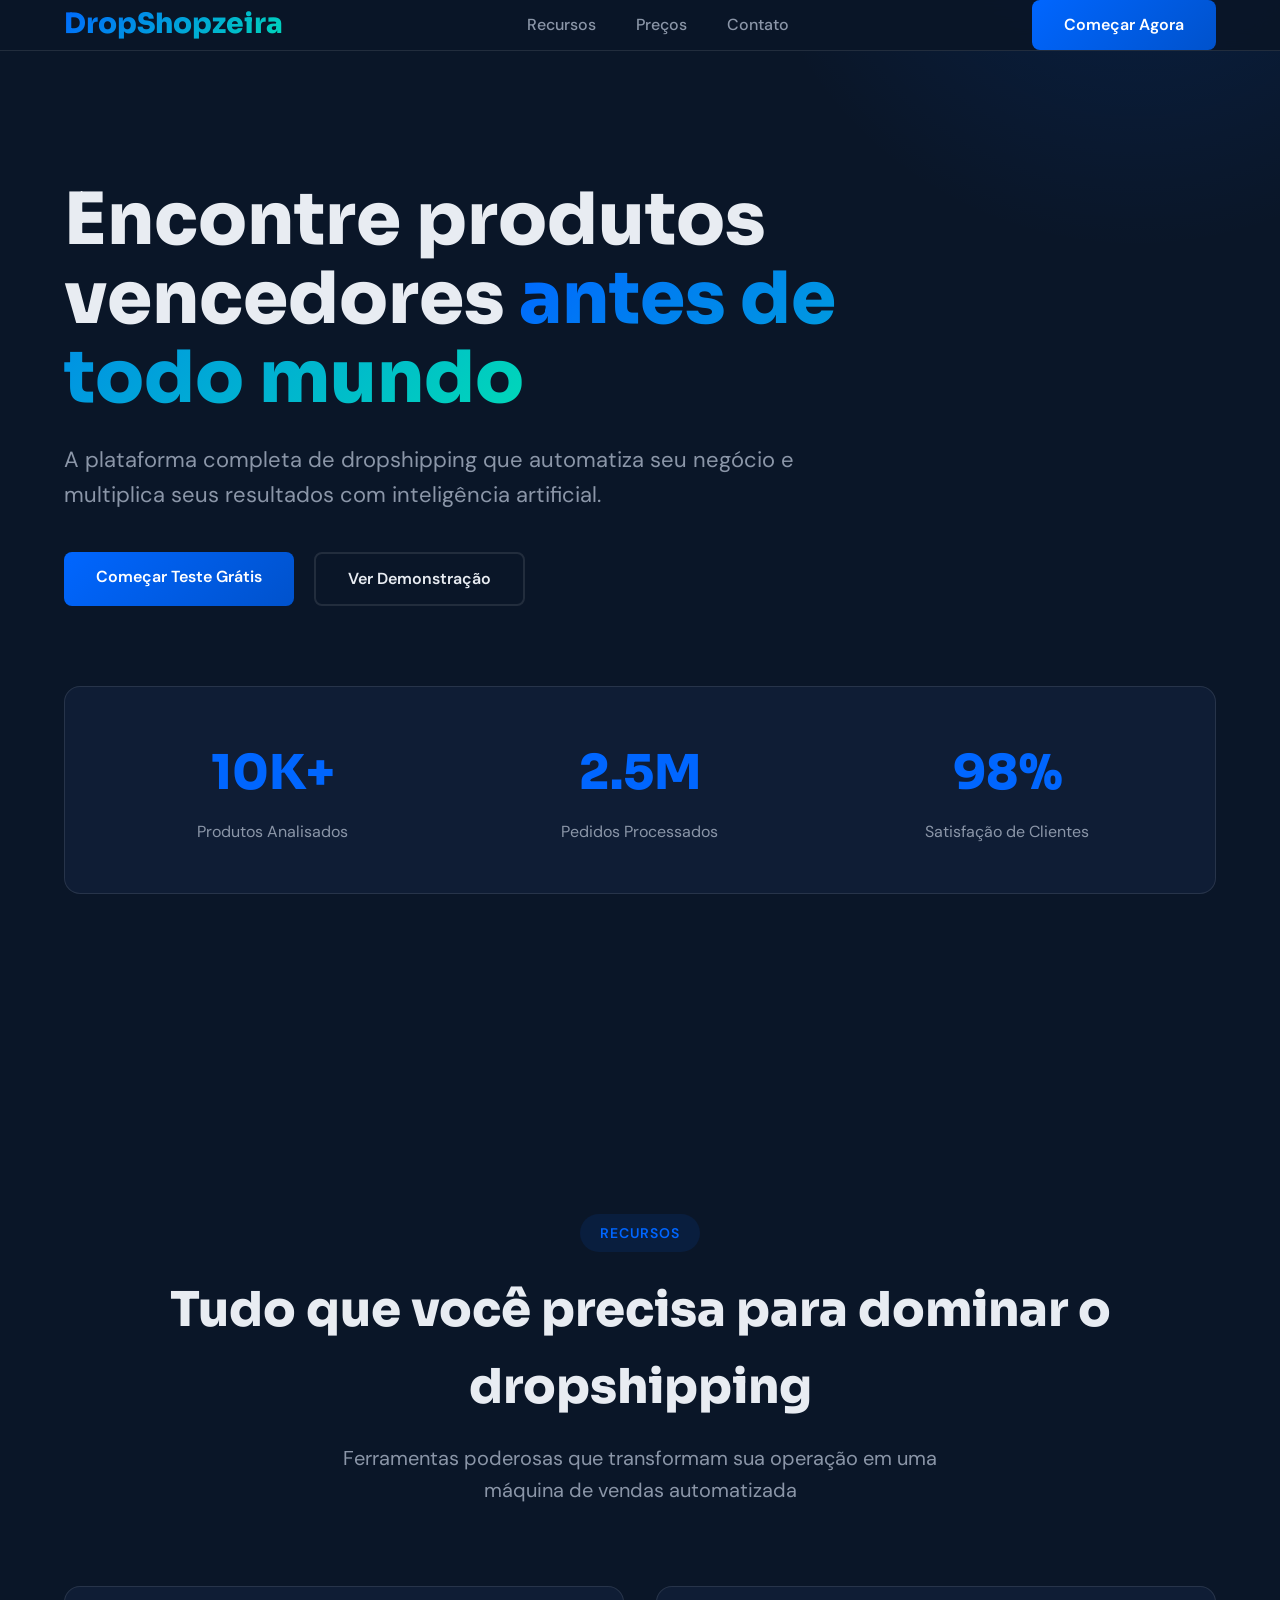
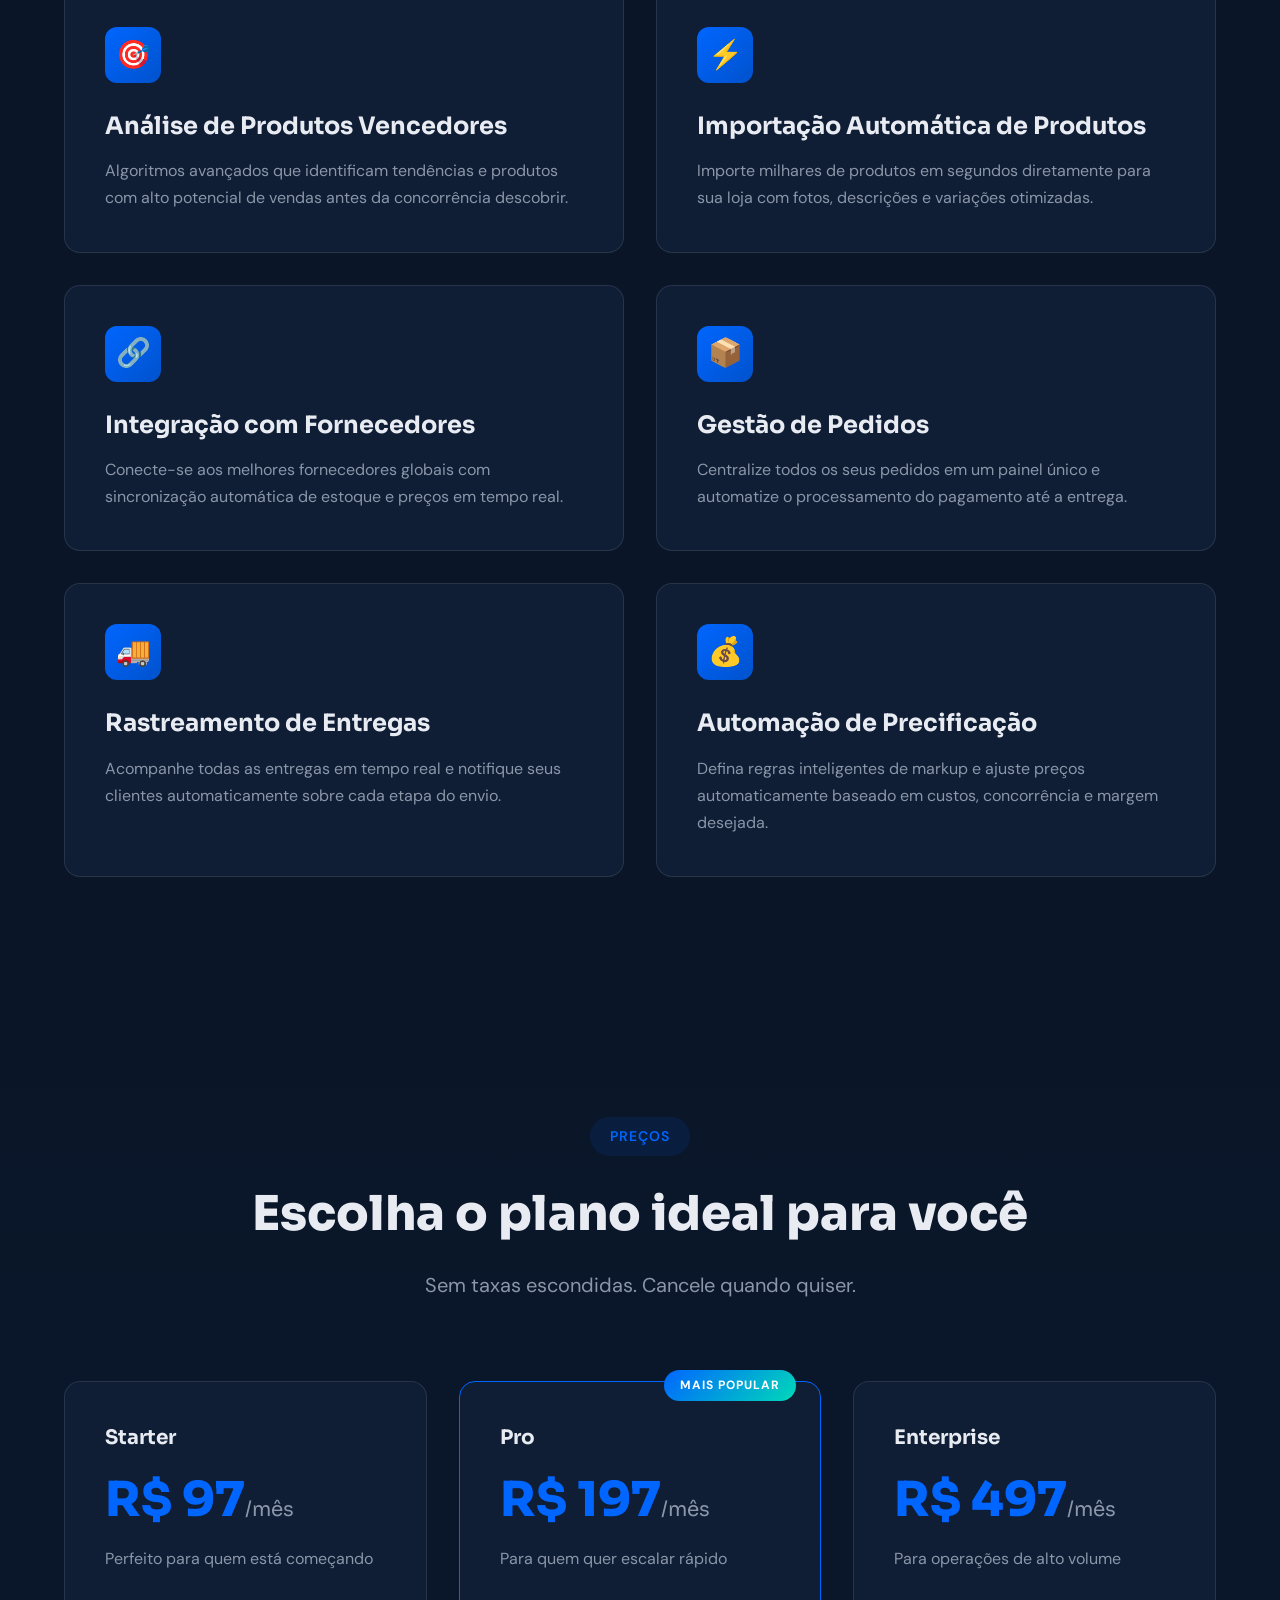
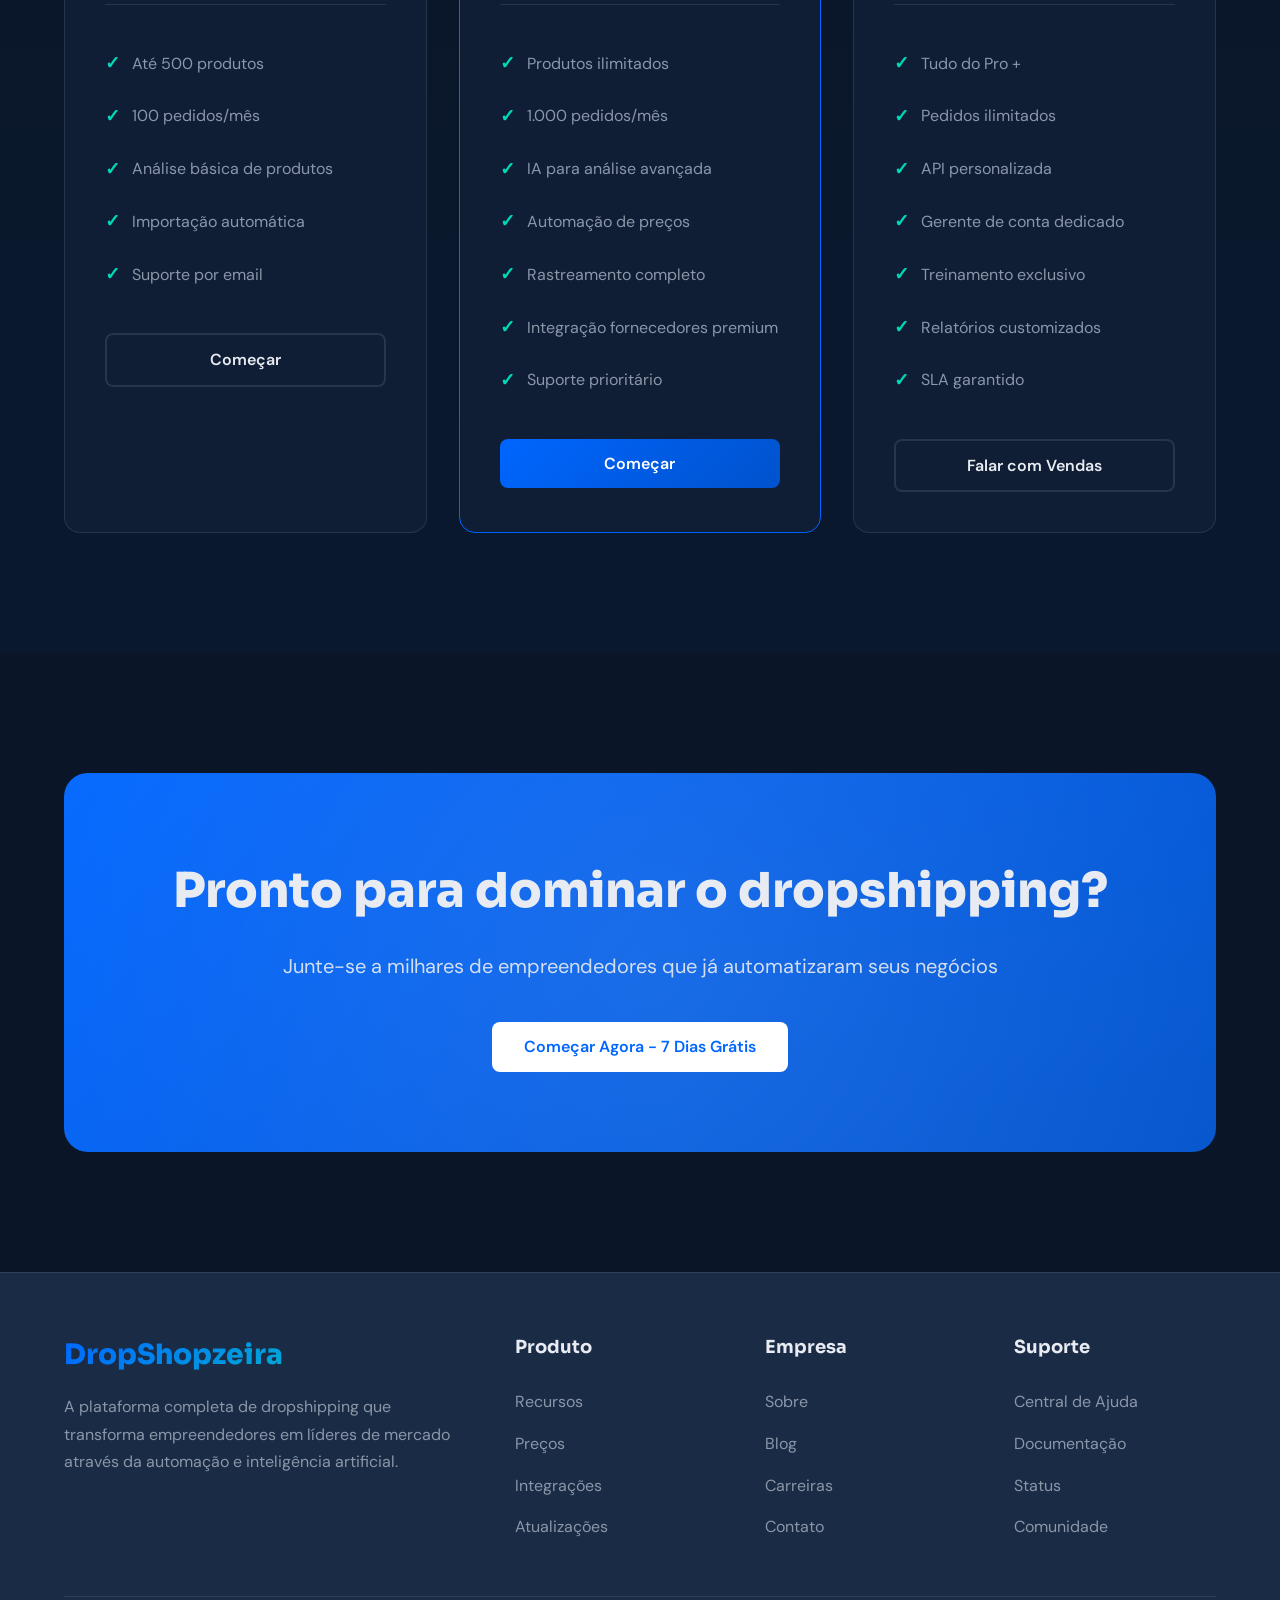
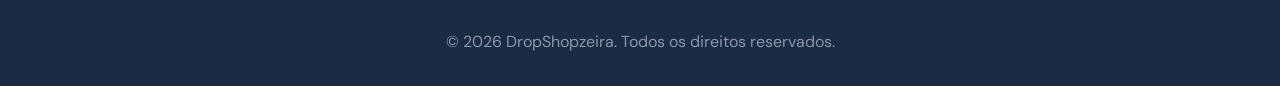
==== index.html @ 35b0045d "Adiciona site DropShopzeira" ====
<!DOCTYPE html>
<html lang="pt-BR">
<head>
    <meta charset="UTF-8">
    <meta name="viewport" content="width=device-width, initial-scale=1.0">
    <title>DropShopzeira - Encontre produtos vencedores antes de todo mundo</title>
    <link rel="preconnect" href="https://fonts.googleapis.com">
    <link rel="preconnect" href="https://fonts.gstatic.com" crossorigin>
    <link href="https://fonts.googleapis.com/css2?family=DM+Sans:wght@400;500;700&family=Sora:wght@600;700;800&display=swap" rel="stylesheet">
    <style>
        :root {
            --primary: #0066FF;
            --primary-dark: #0052CC;
            --primary-light: #3385FF;
            --secondary: #00D9B8;
            --dark: #0A1628;
            --dark-secondary: #1A2B45;
            --text: #E8ECF2;
            --text-secondary: #8B96A8;
            --accent: #FF6B35;
            --card-bg: #0F1D35;
            --border: rgba(255, 255, 255, 0.1);
        }

        * {
            margin: 0;
            padding: 0;
            box-sizing: border-box;
        }

        body {
            font-family: 'DM Sans', sans-serif;
            background: var(--dark);
            color: var(--text);
            line-height: 1.6;
            overflow-x: hidden;
        }

        .container {
            max-width: 1200px;
            margin: 0 auto;
            padding: 0 24px;
        }

        /* Header */
        header {
            position: fixed;
            top: 0;
            left: 0;
            right: 0;
            z-index: 1000;
            background: rgba(10, 22, 40, 0.95);
            backdrop-filter: blur(12px);
            border-bottom: 1px solid var(--border);
        }

        nav {
            display: flex;
            justify-content: space-between;
            align-items: center;
            padding: 20px 0;
        }

        .logo {
            font-family: 'Sora', sans-serif;
            font-size: 28px;
            font-weight: 800;
            background: linear-gradient(135deg, var(--primary) 0%, var(--secondary) 100%);
            -webkit-background-clip: text;
            -webkit-text-fill-color: transparent;
            background-clip: text;
        }

        .nav-links {
            display: flex;
            gap: 40px;
            list-style: none;
        }

        .nav-links a {
            color: var(--text-secondary);
            text-decoration: none;
            font-weight: 500;
            transition: color 0.3s;
        }

        .nav-links a:hover {
            color: var(--primary);
        }

        .cta-button {
            background: linear-gradient(135deg, var(--primary) 0%, var(--primary-dark) 100%);
            color: white;
            padding: 12px 32px;
            border: none;
            border-radius: 8px;
            font-weight: 600;
            font-size: 16px;
            cursor: pointer;
            transition: all 0.3s;
            text-decoration: none;
            display: inline-block;
        }

        .cta-button:hover {
            transform: translateY(-2px);
            box-shadow: 0 12px 32px rgba(0, 102, 255, 0.4);
        }

        /* Hero Section */
        .hero {
            padding: 180px 0 120px;
            position: relative;
            overflow: hidden;
        }

        .hero::before {
            content: '';
            position: absolute;
            top: -50%;
            right: -20%;
            width: 800px;
            height: 800px;
            background: radial-gradient(circle, rgba(0, 102, 255, 0.15) 0%, transparent 70%);
            animation: pulse 8s ease-in-out infinite;
        }

        @keyframes pulse {
            0%, 100% { transform: scale(1); opacity: 0.3; }
            50% { transform: scale(1.1); opacity: 0.5; }
        }

        .hero-content {
            max-width: 800px;
            position: relative;
            z-index: 1;
        }

        .hero h1 {
            font-family: 'Sora', sans-serif;
            font-size: 72px;
            font-weight: 800;
            line-height: 1.1;
            margin-bottom: 24px;
            animation: fadeInUp 0.8s ease-out;
        }

        .hero .gradient-text {
            background: linear-gradient(135deg, var(--primary) 0%, var(--secondary) 100%);
            -webkit-background-clip: text;
            -webkit-text-fill-color: transparent;
            background-clip: text;
        }

        .hero p {
            font-size: 22px;
            color: var(--text-secondary);
            margin-bottom: 40px;
            animation: fadeInUp 0.8s ease-out 0.2s both;
        }

        .hero-buttons {
            display: flex;
            gap: 20px;
            animation: fadeInUp 0.8s ease-out 0.4s both;
        }

        .secondary-button {
            background: transparent;
            color: var(--text);
            border: 2px solid var(--border);
            padding: 12px 32px;
            border-radius: 8px;
            font-weight: 600;
            font-size: 16px;
            cursor: pointer;
            transition: all 0.3s;
            text-decoration: none;
            display: inline-block;
        }

        .secondary-button:hover {
            border-color: var(--primary);
            color: var(--primary);
        }

        @keyframes fadeInUp {
            from {
                opacity: 0;
                transform: translateY(30px);
            }
            to {
                opacity: 1;
                transform: translateY(0);
            }
        }

        /* Stats Section */
        .stats {
            background: var(--card-bg);
            border: 1px solid var(--border);
            border-radius: 16px;
            padding: 48px;
            margin: 80px auto;
            display: grid;
            grid-template-columns: repeat(3, 1fr);
            gap: 48px;
            animation: fadeInUp 0.8s ease-out 0.6s both;
        }

        .stat-item {
            text-align: center;
        }

        .stat-number {
            font-family: 'Sora', sans-serif;
            font-size: 48px;
            font-weight: 800;
            color: var(--primary);
            margin-bottom: 8px;
        }

        .stat-label {
            color: var(--text-secondary);
            font-size: 16px;
        }

        /* Features Section */
        .features {
            padding: 120px 0;
        }

        .section-header {
            text-align: center;
            margin-bottom: 80px;
        }

        .section-badge {
            display: inline-block;
            background: rgba(0, 102, 255, 0.1);
            color: var(--primary);
            padding: 8px 20px;
            border-radius: 20px;
            font-size: 14px;
            font-weight: 600;
            margin-bottom: 20px;
            text-transform: uppercase;
            letter-spacing: 1px;
        }

        .section-header h2 {
            font-family: 'Sora', sans-serif;
            font-size: 48px;
            font-weight: 800;
            margin-bottom: 16px;
        }

        .section-header p {
            font-size: 20px;
            color: var(--text-secondary);
            max-width: 600px;
            margin: 0 auto;
        }

        .features-grid {
            display: grid;
            grid-template-columns: repeat(2, 1fr);
            gap: 32px;
        }

        .feature-card {
            background: var(--card-bg);
            border: 1px solid var(--border);
            border-radius: 16px;
            padding: 40px;
            transition: all 0.3s;
            position: relative;
            overflow: hidden;
        }

        .feature-card::before {
            content: '';
            position: absolute;
            top: 0;
            left: 0;
            width: 100%;
            height: 4px;
            background: linear-gradient(90deg, var(--primary), var(--secondary));
            transform: scaleX(0);
            transform-origin: left;
            transition: transform 0.3s;
        }

        .feature-card:hover::before {
            transform: scaleX(1);
        }

        .feature-card:hover {
            transform: translateY(-8px);
            border-color: var(--primary);
            box-shadow: 0 20px 60px rgba(0, 102, 255, 0.2);
        }

        .feature-icon {
            width: 56px;
            height: 56px;
            background: linear-gradient(135deg, var(--primary), var(--primary-dark));
            border-radius: 12px;
            display: flex;
            align-items: center;
            justify-content: center;
            font-size: 28px;
            margin-bottom: 24px;
        }

        .feature-card h3 {
            font-family: 'Sora', sans-serif;
            font-size: 24px;
            font-weight: 700;
            margin-bottom: 12px;
        }

        .feature-card p {
            color: var(--text-secondary);
            line-height: 1.7;
        }

        /* Pricing Section */
        .pricing {
            padding: 120px 0;
            background: linear-gradient(180deg, transparent 0%, rgba(0, 102, 255, 0.03) 100%);
        }

        .pricing-cards {
            display: grid;
            grid-template-columns: repeat(3, 1fr);
            gap: 32px;
            margin-top: 60px;
        }

        .pricing-card {
            background: var(--card-bg);
            border: 1px solid var(--border);
            border-radius: 16px;
            padding: 40px;
            position: relative;
            transition: all 0.3s;
        }

        .pricing-card.featured {
            border-color: var(--primary);
            transform: scale(1.05);
        }

        .pricing-card.featured::after {
            content: 'MAIS POPULAR';
            position: absolute;
            top: -12px;
            right: 24px;
            background: linear-gradient(135deg, var(--primary), var(--secondary));
            color: white;
            padding: 6px 16px;
            border-radius: 20px;
            font-size: 12px;
            font-weight: 700;
            letter-spacing: 1px;
        }

        .pricing-card:hover {
            transform: translateY(-8px);
            border-color: var(--primary);
        }

        .pricing-card.featured:hover {
            transform: scale(1.05) translateY(-8px);
        }

        .plan-name {
            font-family: 'Sora', sans-serif;
            font-size: 20px;
            font-weight: 700;
            margin-bottom: 8px;
        }

        .plan-price {
            font-family: 'Sora', sans-serif;
            font-size: 48px;
            font-weight: 800;
            color: var(--primary);
            margin-bottom: 8px;
        }

        .plan-price span {
            font-size: 20px;
            color: var(--text-secondary);
            font-weight: 400;
        }

        .plan-description {
            color: var(--text-secondary);
            margin-bottom: 32px;
            padding-bottom: 32px;
            border-bottom: 1px solid var(--border);
        }

        .plan-features {
            list-style: none;
            margin-bottom: 32px;
        }

        .plan-features li {
            padding: 12px 0;
            color: var(--text-secondary);
            display: flex;
            align-items: center;
            gap: 12px;
        }

        .plan-features li::before {
            content: '✓';
            color: var(--secondary);
            font-weight: 700;
            font-size: 18px;
        }

        /* CTA Section */
        .cta-section {
            padding: 120px 0;
            text-align: center;
        }

        .cta-box {
            background: linear-gradient(135deg, var(--primary) 0%, var(--primary-dark) 100%);
            border-radius: 24px;
            padding: 80px 48px;
            position: relative;
            overflow: hidden;
        }

        .cta-box::before {
            content: '';
            position: absolute;
            top: -50%;
            left: -50%;
            width: 200%;
            height: 200%;
            background: radial-gradient(circle, rgba(255, 255, 255, 0.1) 0%, transparent 70%);
            animation: rotate 20s linear infinite;
        }

        @keyframes rotate {
            from { transform: rotate(0deg); }
            to { transform: rotate(360deg); }
        }

        .cta-box h2 {
            font-family: 'Sora', sans-serif;
            font-size: 48px;
            font-weight: 800;
            margin-bottom: 20px;
            position: relative;
            z-index: 1;
        }

        .cta-box p {
            font-size: 20px;
            margin-bottom: 40px;
            opacity: 0.9;
            position: relative;
            z-index: 1;
        }

        .cta-box .cta-button {
            background: white;
            color: var(--primary);
            position: relative;
            z-index: 1;
        }

        .cta-box .cta-button:hover {
            transform: translateY(-2px) scale(1.05);
        }

        /* Footer */
        footer {
            background: var(--dark-secondary);
            padding: 60px 0 32px;
            border-top: 1px solid var(--border);
        }

        .footer-content {
            display: grid;
            grid-template-columns: 2fr 1fr 1fr 1fr;
            gap: 48px;
            margin-bottom: 48px;
        }

        .footer-brand {
            font-family: 'Sora', sans-serif;
            font-size: 28px;
            font-weight: 800;
            background: linear-gradient(135deg, var(--primary) 0%, var(--secondary) 100%);
            -webkit-background-clip: text;
            -webkit-text-fill-color: transparent;
            background-clip: text;
            margin-bottom: 16px;
        }

        .footer-description {
            color: var(--text-secondary);
            line-height: 1.7;
        }

        .footer-links h4 {
            font-family: 'Sora', sans-serif;
            font-size: 18px;
            font-weight: 700;
            margin-bottom: 20px;
        }

        .footer-links ul {
            list-style: none;
        }

        .footer-links a {
            color: var(--text-secondary);
            text-decoration: none;
            display: block;
            padding: 8px 0;
            transition: color 0.3s;
        }

        .footer-links a:hover {
            color: var(--primary);
        }

        .footer-bottom {
            padding-top: 32px;
            border-top: 1px solid var(--border);
            text-align: center;
            color: var(--text-secondary);
        }

        /* Responsive */
        @media (max-width: 968px) {
            .hero h1 {
                font-size: 48px;
            }

            .nav-links {
                display: none;
            }

            .features-grid {
                grid-template-columns: 1fr;
            }

            .pricing-cards {
                grid-template-columns: 1fr;
            }

            .pricing-card.featured {
                transform: scale(1);
            }

            .stats {
                grid-template-columns: 1fr;
                gap: 32px;
            }

            .footer-content {
                grid-template-columns: 1fr;
            }

            .hero-buttons {
                flex-direction: column;
            }
        }
    </style>
</head>
<body>
    <header>
        <nav class="container">
            <div class="logo">DropShopzeira</div>
            <ul class="nav-links">
                <li><a href="#features">Recursos</a></li>
                <li><a href="#pricing">Preços</a></li>
                <li><a href="#contato">Contato</a></li>
            </ul>
            <a href="#" class="cta-button">Começar Agora</a>
        </nav>
    </header>

    <section class="hero">
        <div class="container">
            <div class="hero-content">
                <h1>Encontre produtos vencedores <span class="gradient-text">antes de todo mundo</span></h1>
                <p>A plataforma completa de dropshipping que automatiza seu negócio e multiplica seus resultados com inteligência artificial.</p>
                <div class="hero-buttons">
                    <a href="#" class="cta-button">Começar Teste Grátis</a>
                    <a href="#" class="secondary-button">Ver Demonstração</a>
                </div>
            </div>

            <div class="stats">
                <div class="stat-item">
                    <div class="stat-number">10K+</div>
                    <div class="stat-label">Produtos Analisados</div>
                </div>
                <div class="stat-item">
                    <div class="stat-number">2.5M</div>
                    <div class="stat-label">Pedidos Processados</div>
                </div>
                <div class="stat-item">
                    <div class="stat-number">98%</div>
                    <div class="stat-label">Satisfação de Clientes</div>
                </div>
            </div>
        </div>
    </section>

    <section id="features" class="features">
        <div class="container">
            <div class="section-header">
                <span class="section-badge">Recursos</span>
                <h2>Tudo que você precisa para dominar o dropshipping</h2>
                <p>Ferramentas poderosas que transformam sua operação em uma máquina de vendas automatizada</p>
            </div>

            <div class="features-grid">
                <div class="feature-card">
                    <div class="feature-icon">🎯</div>
                    <h3>Análise de Produtos Vencedores</h3>
                    <p>Algoritmos avançados que identificam tendências e produtos com alto potencial de vendas antes da concorrência descobrir.</p>
                </div>

                <div class="feature-card">
                    <div class="feature-icon">⚡</div>
                    <h3>Importação Automática de Produtos</h3>
                    <p>Importe milhares de produtos em segundos diretamente para sua loja com fotos, descrições e variações otimizadas.</p>
                </div>

                <div class="feature-card">
                    <div class="feature-icon">🔗</div>
                    <h3>Integração com Fornecedores</h3>
                    <p>Conecte-se aos melhores fornecedores globais com sincronização automática de estoque e preços em tempo real.</p>
                </div>

                <div class="feature-card">
                    <div class="feature-icon">📦</div>
                    <h3>Gestão de Pedidos</h3>
                    <p>Centralize todos os seus pedidos em um painel único e automatize o processamento do pagamento até a entrega.</p>
                </div>

                <div class="feature-card">
                    <div class="feature-icon">🚚</div>
                    <h3>Rastreamento de Entregas</h3>
                    <p>Acompanhe todas as entregas em tempo real e notifique seus clientes automaticamente sobre cada etapa do envio.</p>
                </div>

                <div class="feature-card">
                    <div class="feature-icon">💰</div>
                    <h3>Automação de Precificação</h3>
                    <p>Defina regras inteligentes de markup e ajuste preços automaticamente baseado em custos, concorrência e margem desejada.</p>
                </div>
            </div>
        </div>
    </section>

    <section id="pricing" class="pricing">
        <div class="container">
            <div class="section-header">
                <span class="section-badge">Preços</span>
                <h2>Escolha o plano ideal para você</h2>
                <p>Sem taxas escondidas. Cancele quando quiser.</p>
            </div>

            <div class="pricing-cards">
                <div class="pricing-card">
                    <div class="plan-name">Starter</div>
                    <div class="plan-price">R$ 97<span>/mês</span></div>
                    <div class="plan-description">Perfeito para quem está começando</div>
                    <ul class="plan-features">
                        <li>Até 500 produtos</li>
                        <li>100 pedidos/mês</li>
                        <li>Análise básica de produtos</li>
                        <li>Importação automática</li>
                        <li>Suporte por email</li>
                    </ul>
                    <a href="#" class="secondary-button" style="width: 100%; text-align: center;">Começar</a>
                </div>

                <div class="pricing-card featured">
                    <div class="plan-name">Pro</div>
                    <div class="plan-price">R$ 197<span>/mês</span></div>
                    <div class="plan-description">Para quem quer escalar rápido</div>
                    <ul class="plan-features">
                        <li>Produtos ilimitados</li>
                        <li>1.000 pedidos/mês</li>
                        <li>IA para análise avançada</li>
                        <li>Automação de preços</li>
                        <li>Rastreamento completo</li>
                        <li>Integração fornecedores premium</li>
                        <li>Suporte prioritário</li>
                    </ul>
                    <a href="#" class="cta-button" style="width: 100%; text-align: center;">Começar</a>
                </div>

                <div class="pricing-card">
                    <div class="plan-name">Enterprise</div>
                    <div class="plan-price">R$ 497<span>/mês</span></div>
                    <div class="plan-description">Para operações de alto volume</div>
                    <ul class="plan-features">
                        <li>Tudo do Pro +</li>
                        <li>Pedidos ilimitados</li>
                        <li>API personalizada</li>
                        <li>Gerente de conta dedicado</li>
                        <li>Treinamento exclusivo</li>
                        <li>Relatórios customizados</li>
                        <li>SLA garantido</li>
                    </ul>
                    <a href="#" class="secondary-button" style="width: 100%; text-align: center;">Falar com Vendas</a>
                </div>
            </div>
        </div>
    </section>

    <section class="cta-section">
        <div class="container">
            <div class="cta-box">
                <h2>Pronto para dominar o dropshipping?</h2>
                <p>Junte-se a milhares de empreendedores que já automatizaram seus negócios</p>
                <a href="#" class="cta-button">Começar Agora - 7 Dias Grátis</a>
            </div>
        </div>
    </section>

    <footer id="contato">
        <div class="container">
            <div class="footer-content">
                <div>
                    <div class="footer-brand">DropShopzeira</div>
                    <p class="footer-description">A plataforma completa de dropshipping que transforma empreendedores em líderes de mercado através da automação e inteligência artificial.</p>
                </div>
                <div class="footer-links">
                    <h4>Produto</h4>
                    <ul>
                        <li><a href="#">Recursos</a></li>
                        <li><a href="#">Preços</a></li>
                        <li><a href="#">Integrações</a></li>
                        <li><a href="#">Atualizações</a></li>
                    </ul>
                </div>
                <div class="footer-links">
                    <h4>Empresa</h4>
                    <ul>
                        <li><a href="#">Sobre</a></li>
                        <li><a href="#">Blog</a></li>
                        <li><a href="#">Carreiras</a></li>
                        <li><a href="#">Contato</a></li>
                    </ul>
                </div>
                <div class="footer-links">
                    <h4>Suporte</h4>
                    <ul>
                        <li><a href="#">Central de Ajuda</a></li>
                        <li><a href="#">Documentação</a></li>
                        <li><a href="#">Status</a></li>
                        <li><a href="#">Comunidade</a></li>
                    </ul>
                </div>
            </div>
            <div class="footer-bottom">
                <p>&copy; 2026 DropShopzeira. Todos os direitos reservados.</p>
            </div>
        </div>
    </footer>

    <script>
        // Smooth scrolling for navigation links
        document.querySelectorAll('a[href^="#"]').forEach(anchor => {
            anchor.addEventListener('click', function (e) {
                e.preventDefault();
                const target = document.querySelector(this.getAttribute('href'));
                if (target) {
                    target.scrollIntoView({
                        behavior: 'smooth',
                        block: 'start'
                    });
                }
            });
        });

        // Intersection Observer for animations
        const observerOptions = {
            threshold: 0.1,
            rootMargin: '0px 0px -50px 0px'
        };

        const observer = new IntersectionObserver((entries) => {
            entries.forEach(entry => {
                if (entry.isIntersecting) {
                    entry.target.style.opacity = '1';
                    entry.target.style.transform = 'translateY(0)';
                }
            });
        }, observerOptions);

        // Observe feature cards
        document.querySelectorAll('.feature-card').forEach(card => {
            card.style.opacity = '0';
            card.style.transform = 'translateY(30px)';
            card.style.transition = 'opacity 0.6s ease, transform 0.6s ease';
            observer.observe(card);
        });

        // Observe pricing cards
        document.querySelectorAll('.pricing-card').forEach(card => {
            card.style.opacity = '0';
            card.style.transform = 'translateY(30px)';
            card.style.transition = 'opacity 0.6s ease, transform 0.6s ease';
            observer.observe(card);
        });

        // Header scroll effect
        let lastScrollTop = 0;
        const header = document.querySelector('header');

        window.addEventListener('scroll', () => {
            const scrollTop = window.pageYOffset || document.documentElement.scrollTop;
            
            if (scrollTop > lastScrollTop && scrollTop > 100) {
                // Scrolling down
                header.style.transform = 'translateY(-100%)';
            } else {
                // Scrolling up
                header.style.transform = 'translateY(0)';
            }
            
            lastScrollTop = scrollTop <= 0 ? 0 : scrollTop;
        });

        // CTA button hover effect enhancement
        document.querySelectorAll('.cta-button').forEach(button => {
            button.addEventListener('mouseenter', function() {
                this.style.transform = 'translateY(-2px) scale(1.02)';
            });
            
            button.addEventListener('mouseleave', function() {
                this.style.transform = 'translateY(0) scale(1)';
            });
        });
    </script>
</body>
</html>
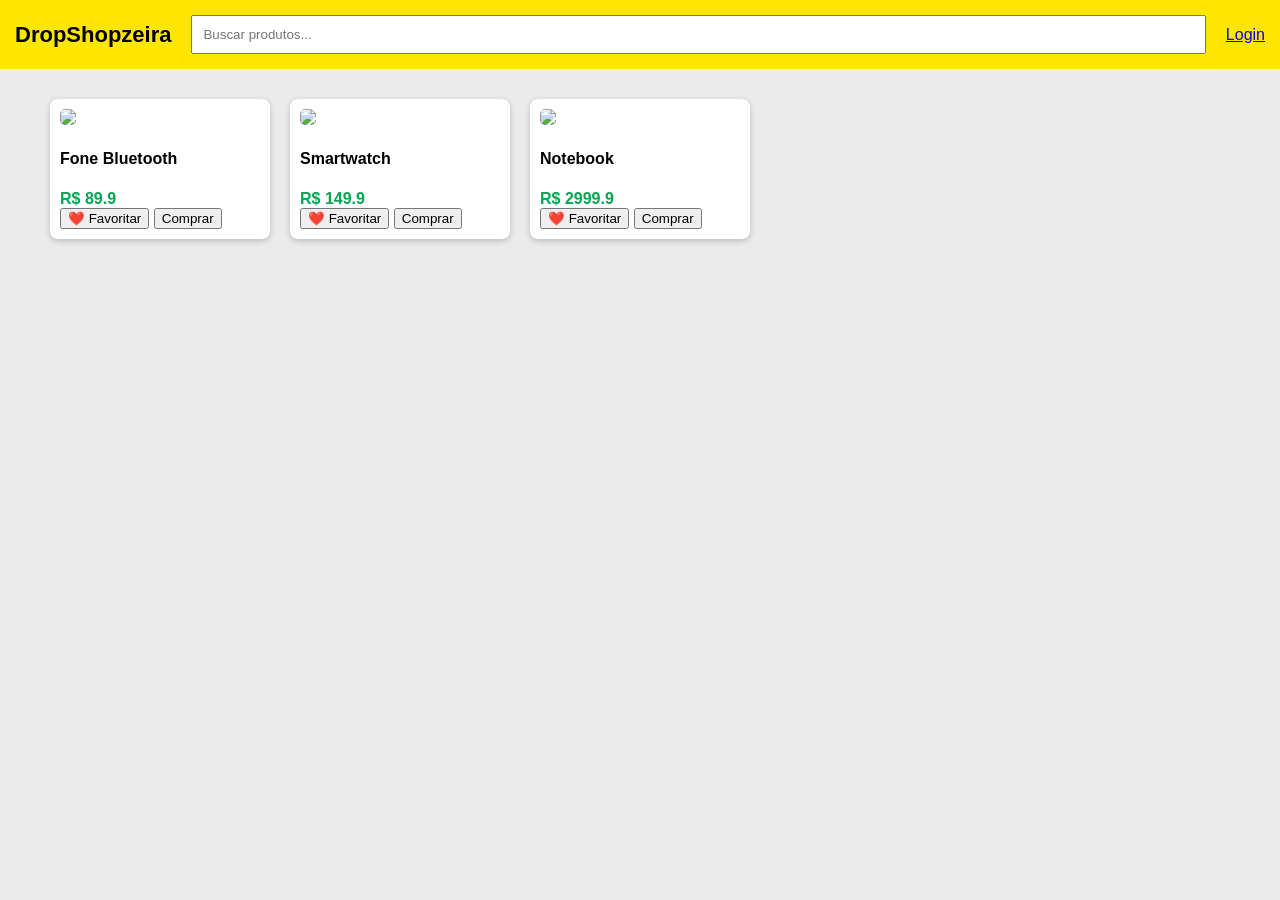
==== commit b02f50f9: "site" ====
--- a/index.html
+++ b/index.html
@@ -1,855 +1,22 @@
+
 <!DOCTYPE html>
-<html lang="pt-BR">
+<html lang="pt-br">
 <head>
-    <meta charset="UTF-8">
-    <meta name="viewport" content="width=device-width, initial-scale=1.0">
-    <title>DropShopzeira - Encontre produtos vencedores antes de todo mundo</title>
-    <link rel="preconnect" href="https://fonts.googleapis.com">
-    <link rel="preconnect" href="https://fonts.gstatic.com" crossorigin>
-    <link href="https://fonts.googleapis.com/css2?family=DM+Sans:wght@400;500;700&family=Sora:wght@600;700;800&display=swap" rel="stylesheet">
-    <style>
-        :root {
-            --primary: #0066FF;
-            --primary-dark: #0052CC;
-            --primary-light: #3385FF;
-            --secondary: #00D9B8;
-            --dark: #0A1628;
-            --dark-secondary: #1A2B45;
-            --text: #E8ECF2;
-            --text-secondary: #8B96A8;
-            --accent: #FF6B35;
-            --card-bg: #0F1D35;
-            --border: rgba(255, 255, 255, 0.1);
-        }
-
-        * {
-            margin: 0;
-            padding: 0;
-            box-sizing: border-box;
-        }
-
-        body {
-            font-family: 'DM Sans', sans-serif;
-            background: var(--dark);
-            color: var(--text);
-            line-height: 1.6;
-            overflow-x: hidden;
-        }
-
-        .container {
-            max-width: 1200px;
-            margin: 0 auto;
-            padding: 0 24px;
-        }
-
-        /* Header */
-        header {
-            position: fixed;
-            top: 0;
-            left: 0;
-            right: 0;
-            z-index: 1000;
-            background: rgba(10, 22, 40, 0.95);
-            backdrop-filter: blur(12px);
-            border-bottom: 1px solid var(--border);
-        }
-
-        nav {
-            display: flex;
-            justify-content: space-between;
-            align-items: center;
-            padding: 20px 0;
-        }
-
-        .logo {
-            font-family: 'Sora', sans-serif;
-            font-size: 28px;
-            font-weight: 800;
-            background: linear-gradient(135deg, var(--primary) 0%, var(--secondary) 100%);
-            -webkit-background-clip: text;
-            -webkit-text-fill-color: transparent;
-            background-clip: text;
-        }
-
-        .nav-links {
-            display: flex;
-            gap: 40px;
-            list-style: none;
-        }
-
-        .nav-links a {
-            color: var(--text-secondary);
-            text-decoration: none;
-            font-weight: 500;
-            transition: color 0.3s;
-        }
-
-        .nav-links a:hover {
-            color: var(--primary);
-        }
-
-        .cta-button {
-            background: linear-gradient(135deg, var(--primary) 0%, var(--primary-dark) 100%);
-            color: white;
-            padding: 12px 32px;
-            border: none;
-            border-radius: 8px;
-            font-weight: 600;
-            font-size: 16px;
-            cursor: pointer;
-            transition: all 0.3s;
-            text-decoration: none;
-            display: inline-block;
-        }
-
-        .cta-button:hover {
-            transform: translateY(-2px);
-            box-shadow: 0 12px 32px rgba(0, 102, 255, 0.4);
-        }
-
-        /* Hero Section */
-        .hero {
-            padding: 180px 0 120px;
-            position: relative;
-            overflow: hidden;
-        }
-
-        .hero::before {
-            content: '';
-            position: absolute;
-            top: -50%;
-            right: -20%;
-            width: 800px;
-            height: 800px;
-            background: radial-gradient(circle, rgba(0, 102, 255, 0.15) 0%, transparent 70%);
-            animation: pulse 8s ease-in-out infinite;
-        }
-
-        @keyframes pulse {
-            0%, 100% { transform: scale(1); opacity: 0.3; }
-            50% { transform: scale(1.1); opacity: 0.5; }
-        }
-
-        .hero-content {
-            max-width: 800px;
-            position: relative;
-            z-index: 1;
-        }
-
-        .hero h1 {
-            font-family: 'Sora', sans-serif;
-            font-size: 72px;
-            font-weight: 800;
-            line-height: 1.1;
-            margin-bottom: 24px;
-            animation: fadeInUp 0.8s ease-out;
-        }
-
-        .hero .gradient-text {
-            background: linear-gradient(135deg, var(--primary) 0%, var(--secondary) 100%);
-            -webkit-background-clip: text;
-            -webkit-text-fill-color: transparent;
-            background-clip: text;
-        }
-
-        .hero p {
-            font-size: 22px;
-            color: var(--text-secondary);
-            margin-bottom: 40px;
-            animation: fadeInUp 0.8s ease-out 0.2s both;
-        }
-
-        .hero-buttons {
-            display: flex;
-            gap: 20px;
-            animation: fadeInUp 0.8s ease-out 0.4s both;
-        }
-
-        .secondary-button {
-            background: transparent;
-            color: var(--text);
-            border: 2px solid var(--border);
-            padding: 12px 32px;
-            border-radius: 8px;
-            font-weight: 600;
-            font-size: 16px;
-            cursor: pointer;
-            transition: all 0.3s;
-            text-decoration: none;
-            display: inline-block;
-        }
-
-        .secondary-button:hover {
-            border-color: var(--primary);
-            color: var(--primary);
-        }
-
-        @keyframes fadeInUp {
-            from {
-                opacity: 0;
-                transform: translateY(30px);
-            }
-            to {
-                opacity: 1;
-                transform: translateY(0);
-            }
-        }
-
-        /* Stats Section */
-        .stats {
-            background: var(--card-bg);
-            border: 1px solid var(--border);
-            border-radius: 16px;
-            padding: 48px;
-            margin: 80px auto;
-            display: grid;
-            grid-template-columns: repeat(3, 1fr);
-            gap: 48px;
-            animation: fadeInUp 0.8s ease-out 0.6s both;
-        }
-
-        .stat-item {
-            text-align: center;
-        }
-
-        .stat-number {
-            font-family: 'Sora', sans-serif;
-            font-size: 48px;
-            font-weight: 800;
-            color: var(--primary);
-            margin-bottom: 8px;
-        }
-
-        .stat-label {
-            color: var(--text-secondary);
-            font-size: 16px;
-        }
-
-        /* Features Section */
-        .features {
-            padding: 120px 0;
-        }
-
-        .section-header {
-            text-align: center;
-            margin-bottom: 80px;
-        }
-
-        .section-badge {
-            display: inline-block;
-            background: rgba(0, 102, 255, 0.1);
-            color: var(--primary);
-            padding: 8px 20px;
-            border-radius: 20px;
-            font-size: 14px;
-            font-weight: 600;
-            margin-bottom: 20px;
-            text-transform: uppercase;
-            letter-spacing: 1px;
-        }
-
-        .section-header h2 {
-            font-family: 'Sora', sans-serif;
-            font-size: 48px;
-            font-weight: 800;
-            margin-bottom: 16px;
-        }
-
-        .section-header p {
-            font-size: 20px;
-            color: var(--text-secondary);
-            max-width: 600px;
-            margin: 0 auto;
-        }
-
-        .features-grid {
-            display: grid;
-            grid-template-columns: repeat(2, 1fr);
-            gap: 32px;
-        }
-
-        .feature-card {
-            background: var(--card-bg);
-            border: 1px solid var(--border);
-            border-radius: 16px;
-            padding: 40px;
-            transition: all 0.3s;
-            position: relative;
-            overflow: hidden;
-        }
-
-        .feature-card::before {
-            content: '';
-            position: absolute;
-            top: 0;
-            left: 0;
-            width: 100%;
-            height: 4px;
-            background: linear-gradient(90deg, var(--primary), var(--secondary));
-            transform: scaleX(0);
-            transform-origin: left;
-            transition: transform 0.3s;
-        }
-
-        .feature-card:hover::before {
-            transform: scaleX(1);
-        }
-
-        .feature-card:hover {
-            transform: translateY(-8px);
-            border-color: var(--primary);
-            box-shadow: 0 20px 60px rgba(0, 102, 255, 0.2);
-        }
-
-        .feature-icon {
-            width: 56px;
-            height: 56px;
-            background: linear-gradient(135deg, var(--primary), var(--primary-dark));
-            border-radius: 12px;
-            display: flex;
-            align-items: center;
-            justify-content: center;
-            font-size: 28px;
-            margin-bottom: 24px;
-        }
-
-        .feature-card h3 {
-            font-family: 'Sora', sans-serif;
-            font-size: 24px;
-            font-weight: 700;
-            margin-bottom: 12px;
-        }
-
-        .feature-card p {
-            color: var(--text-secondary);
-            line-height: 1.7;
-        }
-
-        /* Pricing Section */
-        .pricing {
-            padding: 120px 0;
-            background: linear-gradient(180deg, transparent 0%, rgba(0, 102, 255, 0.03) 100%);
-        }
-
-        .pricing-cards {
-            display: grid;
-            grid-template-columns: repeat(3, 1fr);
-            gap: 32px;
-            margin-top: 60px;
-        }
-
-        .pricing-card {
-            background: var(--card-bg);
-            border: 1px solid var(--border);
-            border-radius: 16px;
-            padding: 40px;
-            position: relative;
-            transition: all 0.3s;
-        }
-
-        .pricing-card.featured {
-            border-color: var(--primary);
-            transform: scale(1.05);
-        }
-
-        .pricing-card.featured::after {
-            content: 'MAIS POPULAR';
-            position: absolute;
-            top: -12px;
-            right: 24px;
-            background: linear-gradient(135deg, var(--primary), var(--secondary));
-            color: white;
-            padding: 6px 16px;
-            border-radius: 20px;
-            font-size: 12px;
-            font-weight: 700;
-            letter-spacing: 1px;
-        }
-
-        .pricing-card:hover {
-            transform: translateY(-8px);
-            border-color: var(--primary);
-        }
-
-        .pricing-card.featured:hover {
-            transform: scale(1.05) translateY(-8px);
-        }
-
-        .plan-name {
-            font-family: 'Sora', sans-serif;
-            font-size: 20px;
-            font-weight: 700;
-            margin-bottom: 8px;
-        }
-
-        .plan-price {
-            font-family: 'Sora', sans-serif;
-            font-size: 48px;
-            font-weight: 800;
-            color: var(--primary);
-            margin-bottom: 8px;
-        }
-
-        .plan-price span {
-            font-size: 20px;
-            color: var(--text-secondary);
-            font-weight: 400;
-        }
-
-        .plan-description {
-            color: var(--text-secondary);
-            margin-bottom: 32px;
-            padding-bottom: 32px;
-            border-bottom: 1px solid var(--border);
-        }
-
-        .plan-features {
-            list-style: none;
-            margin-bottom: 32px;
-        }
-
-        .plan-features li {
-            padding: 12px 0;
-            color: var(--text-secondary);
-            display: flex;
-            align-items: center;
-            gap: 12px;
-        }
-
-        .plan-features li::before {
-            content: '✓';
-            color: var(--secondary);
-            font-weight: 700;
-            font-size: 18px;
-        }
-
-        /* CTA Section */
-        .cta-section {
-            padding: 120px 0;
-            text-align: center;
-        }
-
-        .cta-box {
-            background: linear-gradient(135deg, var(--primary) 0%, var(--primary-dark) 100%);
-            border-radius: 24px;
-            padding: 80px 48px;
-            position: relative;
-            overflow: hidden;
-        }
-
-        .cta-box::before {
-            content: '';
-            position: absolute;
-            top: -50%;
-            left: -50%;
-            width: 200%;
-            height: 200%;
-            background: radial-gradient(circle, rgba(255, 255, 255, 0.1) 0%, transparent 70%);
-            animation: rotate 20s linear infinite;
-        }
-
-        @keyframes rotate {
-            from { transform: rotate(0deg); }
-            to { transform: rotate(360deg); }
-        }
-
-        .cta-box h2 {
-            font-family: 'Sora', sans-serif;
-            font-size: 48px;
-            font-weight: 800;
-            margin-bottom: 20px;
-            position: relative;
-            z-index: 1;
-        }
-
-        .cta-box p {
-            font-size: 20px;
-            margin-bottom: 40px;
-            opacity: 0.9;
-            position: relative;
-            z-index: 1;
-        }
-
-        .cta-box .cta-button {
-            background: white;
-            color: var(--primary);
-            position: relative;
-            z-index: 1;
-        }
-
-        .cta-box .cta-button:hover {
-            transform: translateY(-2px) scale(1.05);
-        }
-
-        /* Footer */
-        footer {
-            background: var(--dark-secondary);
-            padding: 60px 0 32px;
-            border-top: 1px solid var(--border);
-        }
-
-        .footer-content {
-            display: grid;
-            grid-template-columns: 2fr 1fr 1fr 1fr;
-            gap: 48px;
-            margin-bottom: 48px;
-        }
-
-        .footer-brand {
-            font-family: 'Sora', sans-serif;
-            font-size: 28px;
-            font-weight: 800;
-            background: linear-gradient(135deg, var(--primary) 0%, var(--secondary) 100%);
-            -webkit-background-clip: text;
-            -webkit-text-fill-color: transparent;
-            background-clip: text;
-            margin-bottom: 16px;
-        }
-
-        .footer-description {
-            color: var(--text-secondary);
-            line-height: 1.7;
-        }
-
-        .footer-links h4 {
-            font-family: 'Sora', sans-serif;
-            font-size: 18px;
-            font-weight: 700;
-            margin-bottom: 20px;
-        }
-
-        .footer-links ul {
-            list-style: none;
-        }
-
-        .footer-links a {
-            color: var(--text-secondary);
-            text-decoration: none;
-            display: block;
-            padding: 8px 0;
-            transition: color 0.3s;
-        }
-
-        .footer-links a:hover {
-            color: var(--primary);
-        }
-
-        .footer-bottom {
-            padding-top: 32px;
-            border-top: 1px solid var(--border);
-            text-align: center;
-            color: var(--text-secondary);
-        }
-
-        /* Responsive */
-        @media (max-width: 968px) {
-            .hero h1 {
-                font-size: 48px;
-            }
-
-            .nav-links {
-                display: none;
-            }
-
-            .features-grid {
-                grid-template-columns: 1fr;
-            }
-
-            .pricing-cards {
-                grid-template-columns: 1fr;
-            }
-
-            .pricing-card.featured {
-                transform: scale(1);
-            }
-
-            .stats {
-                grid-template-columns: 1fr;
-                gap: 32px;
-            }
-
-            .footer-content {
-                grid-template-columns: 1fr;
-            }
-
-            .hero-buttons {
-                flex-direction: column;
-            }
-        }
-    </style>
+<meta charset="UTF-8">
+<meta name="viewport" content="width=device-width, initial-scale=1.0">
+<title>DropShopzeira</title>
+<link rel="stylesheet" href="css/style.css">
 </head>
 <body>
-    <header>
-        <nav class="container">
-            <div class="logo">DropShopzeira</div>
-            <ul class="nav-links">
-                <li><a href="#features">Recursos</a></li>
-                <li><a href="#pricing">Preços</a></li>
-                <li><a href="#contato">Contato</a></li>
-            </ul>
-            <a href="#" class="cta-button">Começar Agora</a>
-        </nav>
-    </header>
 
-    <section class="hero">
-        <div class="container">
-            <div class="hero-content">
-                <h1>Encontre produtos vencedores <span class="gradient-text">antes de todo mundo</span></h1>
-                <p>A plataforma completa de dropshipping que automatiza seu negócio e multiplica seus resultados com inteligência artificial.</p>
-                <div class="hero-buttons">
-                    <a href="#" class="cta-button">Começar Teste Grátis</a>
-                    <a href="#" class="secondary-button">Ver Demonstração</a>
-                </div>
-            </div>
+<header>
+<div class="logo">DropShopzeira</div>
+<input class="search" placeholder="Buscar produtos...">
+<a href="pages/login.html">Login</a>
+</header>
 
-            <div class="stats">
-                <div class="stat-item">
-                    <div class="stat-number">10K+</div>
-                    <div class="stat-label">Produtos Analisados</div>
-                </div>
-                <div class="stat-item">
-                    <div class="stat-number">2.5M</div>
-                    <div class="stat-label">Pedidos Processados</div>
-                </div>
-                <div class="stat-item">
-                    <div class="stat-number">98%</div>
-                    <div class="stat-label">Satisfação de Clientes</div>
-                </div>
-            </div>
-        </div>
-    </section>
+<section class="produtos" id="produtos"></section>
 
-    <section id="features" class="features">
-        <div class="container">
-            <div class="section-header">
-                <span class="section-badge">Recursos</span>
-                <h2>Tudo que você precisa para dominar o dropshipping</h2>
-                <p>Ferramentas poderosas que transformam sua operação em uma máquina de vendas automatizada</p>
-            </div>
-
-            <div class="features-grid">
-                <div class="feature-card">
-                    <div class="feature-icon">🎯</div>
-                    <h3>Análise de Produtos Vencedores</h3>
-                    <p>Algoritmos avançados que identificam tendências e produtos com alto potencial de vendas antes da concorrência descobrir.</p>
-                </div>
-
-                <div class="feature-card">
-                    <div class="feature-icon">⚡</div>
-                    <h3>Importação Automática de Produtos</h3>
-                    <p>Importe milhares de produtos em segundos diretamente para sua loja com fotos, descrições e variações otimizadas.</p>
-                </div>
-
-                <div class="feature-card">
-                    <div class="feature-icon">🔗</div>
-                    <h3>Integração com Fornecedores</h3>
-                    <p>Conecte-se aos melhores fornecedores globais com sincronização automática de estoque e preços em tempo real.</p>
-                </div>
-
-                <div class="feature-card">
-                    <div class="feature-icon">📦</div>
-                    <h3>Gestão de Pedidos</h3>
-                    <p>Centralize todos os seus pedidos em um painel único e automatize o processamento do pagamento até a entrega.</p>
-                </div>
-
-                <div class="feature-card">
-                    <div class="feature-icon">🚚</div>
-                    <h3>Rastreamento de Entregas</h3>
-                    <p>Acompanhe todas as entregas em tempo real e notifique seus clientes automaticamente sobre cada etapa do envio.</p>
-                </div>
-
-                <div class="feature-card">
-                    <div class="feature-icon">💰</div>
-                    <h3>Automação de Precificação</h3>
-                    <p>Defina regras inteligentes de markup e ajuste preços automaticamente baseado em custos, concorrência e margem desejada.</p>
-                </div>
-            </div>
-        </div>
-    </section>
-
-    <section id="pricing" class="pricing">
-        <div class="container">
-            <div class="section-header">
-                <span class="section-badge">Preços</span>
-                <h2>Escolha o plano ideal para você</h2>
-                <p>Sem taxas escondidas. Cancele quando quiser.</p>
-            </div>
-
-            <div class="pricing-cards">
-                <div class="pricing-card">
-                    <div class="plan-name">Starter</div>
-                    <div class="plan-price">R$ 97<span>/mês</span></div>
-                    <div class="plan-description">Perfeito para quem está começando</div>
-                    <ul class="plan-features">
-                        <li>Até 500 produtos</li>
-                        <li>100 pedidos/mês</li>
-                        <li>Análise básica de produtos</li>
-                        <li>Importação automática</li>
-                        <li>Suporte por email</li>
-                    </ul>
-                    <a href="#" class="secondary-button" style="width: 100%; text-align: center;">Começar</a>
-                </div>
-
-                <div class="pricing-card featured">
-                    <div class="plan-name">Pro</div>
-                    <div class="plan-price">R$ 197<span>/mês</span></div>
-                    <div class="plan-description">Para quem quer escalar rápido</div>
-                    <ul class="plan-features">
-                        <li>Produtos ilimitados</li>
-                        <li>1.000 pedidos/mês</li>
-                        <li>IA para análise avançada</li>
-                        <li>Automação de preços</li>
-                        <li>Rastreamento completo</li>
-                        <li>Integração fornecedores premium</li>
-                        <li>Suporte prioritário</li>
-                    </ul>
-                    <a href="#" class="cta-button" style="width: 100%; text-align: center;">Começar</a>
-                </div>
-
-                <div class="pricing-card">
-                    <div class="plan-name">Enterprise</div>
-                    <div class="plan-price">R$ 497<span>/mês</span></div>
-                    <div class="plan-description">Para operações de alto volume</div>
-                    <ul class="plan-features">
-                        <li>Tudo do Pro +</li>
-                        <li>Pedidos ilimitados</li>
-                        <li>API personalizada</li>
-                        <li>Gerente de conta dedicado</li>
-                        <li>Treinamento exclusivo</li>
-                        <li>Relatórios customizados</li>
-                        <li>SLA garantido</li>
-                    </ul>
-                    <a href="#" class="secondary-button" style="width: 100%; text-align: center;">Falar com Vendas</a>
-                </div>
-            </div>
-        </div>
-    </section>
-
-    <section class="cta-section">
-        <div class="container">
-            <div class="cta-box">
-                <h2>Pronto para dominar o dropshipping?</h2>
-                <p>Junte-se a milhares de empreendedores que já automatizaram seus negócios</p>
-                <a href="#" class="cta-button">Começar Agora - 7 Dias Grátis</a>
-            </div>
-        </div>
-    </section>
-
-    <footer id="contato">
-        <div class="container">
-            <div class="footer-content">
-                <div>
-                    <div class="footer-brand">DropShopzeira</div>
-                    <p class="footer-description">A plataforma completa de dropshipping que transforma empreendedores em líderes de mercado através da automação e inteligência artificial.</p>
-                </div>
-                <div class="footer-links">
-                    <h4>Produto</h4>
-                    <ul>
-                        <li><a href="#">Recursos</a></li>
-                        <li><a href="#">Preços</a></li>
-                        <li><a href="#">Integrações</a></li>
-                        <li><a href="#">Atualizações</a></li>
-                    </ul>
-                </div>
-                <div class="footer-links">
-                    <h4>Empresa</h4>
-                    <ul>
-                        <li><a href="#">Sobre</a></li>
-                        <li><a href="#">Blog</a></li>
-                        <li><a href="#">Carreiras</a></li>
-                        <li><a href="#">Contato</a></li>
-                    </ul>
-                </div>
-                <div class="footer-links">
-                    <h4>Suporte</h4>
-                    <ul>
-                        <li><a href="#">Central de Ajuda</a></li>
-                        <li><a href="#">Documentação</a></li>
-                        <li><a href="#">Status</a></li>
-                        <li><a href="#">Comunidade</a></li>
-                    </ul>
-                </div>
-            </div>
-            <div class="footer-bottom">
-                <p>&copy; 2026 DropShopzeira. Todos os direitos reservados.</p>
-            </div>
-        </div>
-    </footer>
-
-    <script>
-        // Smooth scrolling for navigation links
-        document.querySelectorAll('a[href^="#"]').forEach(anchor => {
-            anchor.addEventListener('click', function (e) {
-                e.preventDefault();
-                const target = document.querySelector(this.getAttribute('href'));
-                if (target) {
-                    target.scrollIntoView({
-                        behavior: 'smooth',
-                        block: 'start'
-                    });
-                }
-            });
-        });
-
-        // Intersection Observer for animations
-        const observerOptions = {
-            threshold: 0.1,
-            rootMargin: '0px 0px -50px 0px'
-        };
-
-        const observer = new IntersectionObserver((entries) => {
-            entries.forEach(entry => {
-                if (entry.isIntersecting) {
-                    entry.target.style.opacity = '1';
-                    entry.target.style.transform = 'translateY(0)';
-                }
-            });
-        }, observerOptions);
-
-        // Observe feature cards
-        document.querySelectorAll('.feature-card').forEach(card => {
-            card.style.opacity = '0';
-            card.style.transform = 'translateY(30px)';
-            card.style.transition = 'opacity 0.6s ease, transform 0.6s ease';
-            observer.observe(card);
-        });
-
-        // Observe pricing cards
-        document.querySelectorAll('.pricing-card').forEach(card => {
-            card.style.opacity = '0';
-            card.style.transform = 'translateY(30px)';
-            card.style.transition = 'opacity 0.6s ease, transform 0.6s ease';
-            observer.observe(card);
-        });
-
-        // Header scroll effect
-        let lastScrollTop = 0;
-        const header = document.querySelector('header');
-
-        window.addEventListener('scroll', () => {
-            const scrollTop = window.pageYOffset || document.documentElement.scrollTop;
-            
-            if (scrollTop > lastScrollTop && scrollTop > 100) {
-                // Scrolling down
-                header.style.transform = 'translateY(-100%)';
-            } else {
-                // Scrolling up
-                header.style.transform = 'translateY(0)';
-            }
-            
-            lastScrollTop = scrollTop <= 0 ? 0 : scrollTop;
-        });
-
-        // CTA button hover effect enhancement
-        document.querySelectorAll('.cta-button').forEach(button => {
-            button.addEventListener('mouseenter', function() {
-                this.style.transform = 'translateY(-2px) scale(1.02)';
-            });
-            
-            button.addEventListener('mouseleave', function() {
-                this.style.transform = 'translateY(0) scale(1)';
-            });
-        });
-    </script>
+<script src="js/app.js"></script>
 </body>
 </html>
--- a/css/style.css
+++ b/css/style.css
@@ -0,0 +1,49 @@
+
+body{
+font-family:Arial;
+margin:0;
+background:#ebebeb;
+}
+
+header{
+background:#ffe600;
+padding:15px;
+display:flex;
+gap:20px;
+align-items:center;
+}
+
+.logo{
+font-size:22px;
+font-weight:bold;
+}
+
+.search{
+flex:1;
+padding:10px;
+}
+
+.produtos{
+display:grid;
+grid-template-columns:repeat(auto-fill,220px);
+gap:20px;
+padding:30px;
+justify-content:center;
+}
+
+.card{
+background:white;
+padding:10px;
+border-radius:8px;
+box-shadow:0 2px 6px rgba(0,0,0,0.2);
+}
+
+.card img{
+width:100%;
+border-radius:5px;
+}
+
+.preco{
+color:#00a650;
+font-weight:bold;
+}
